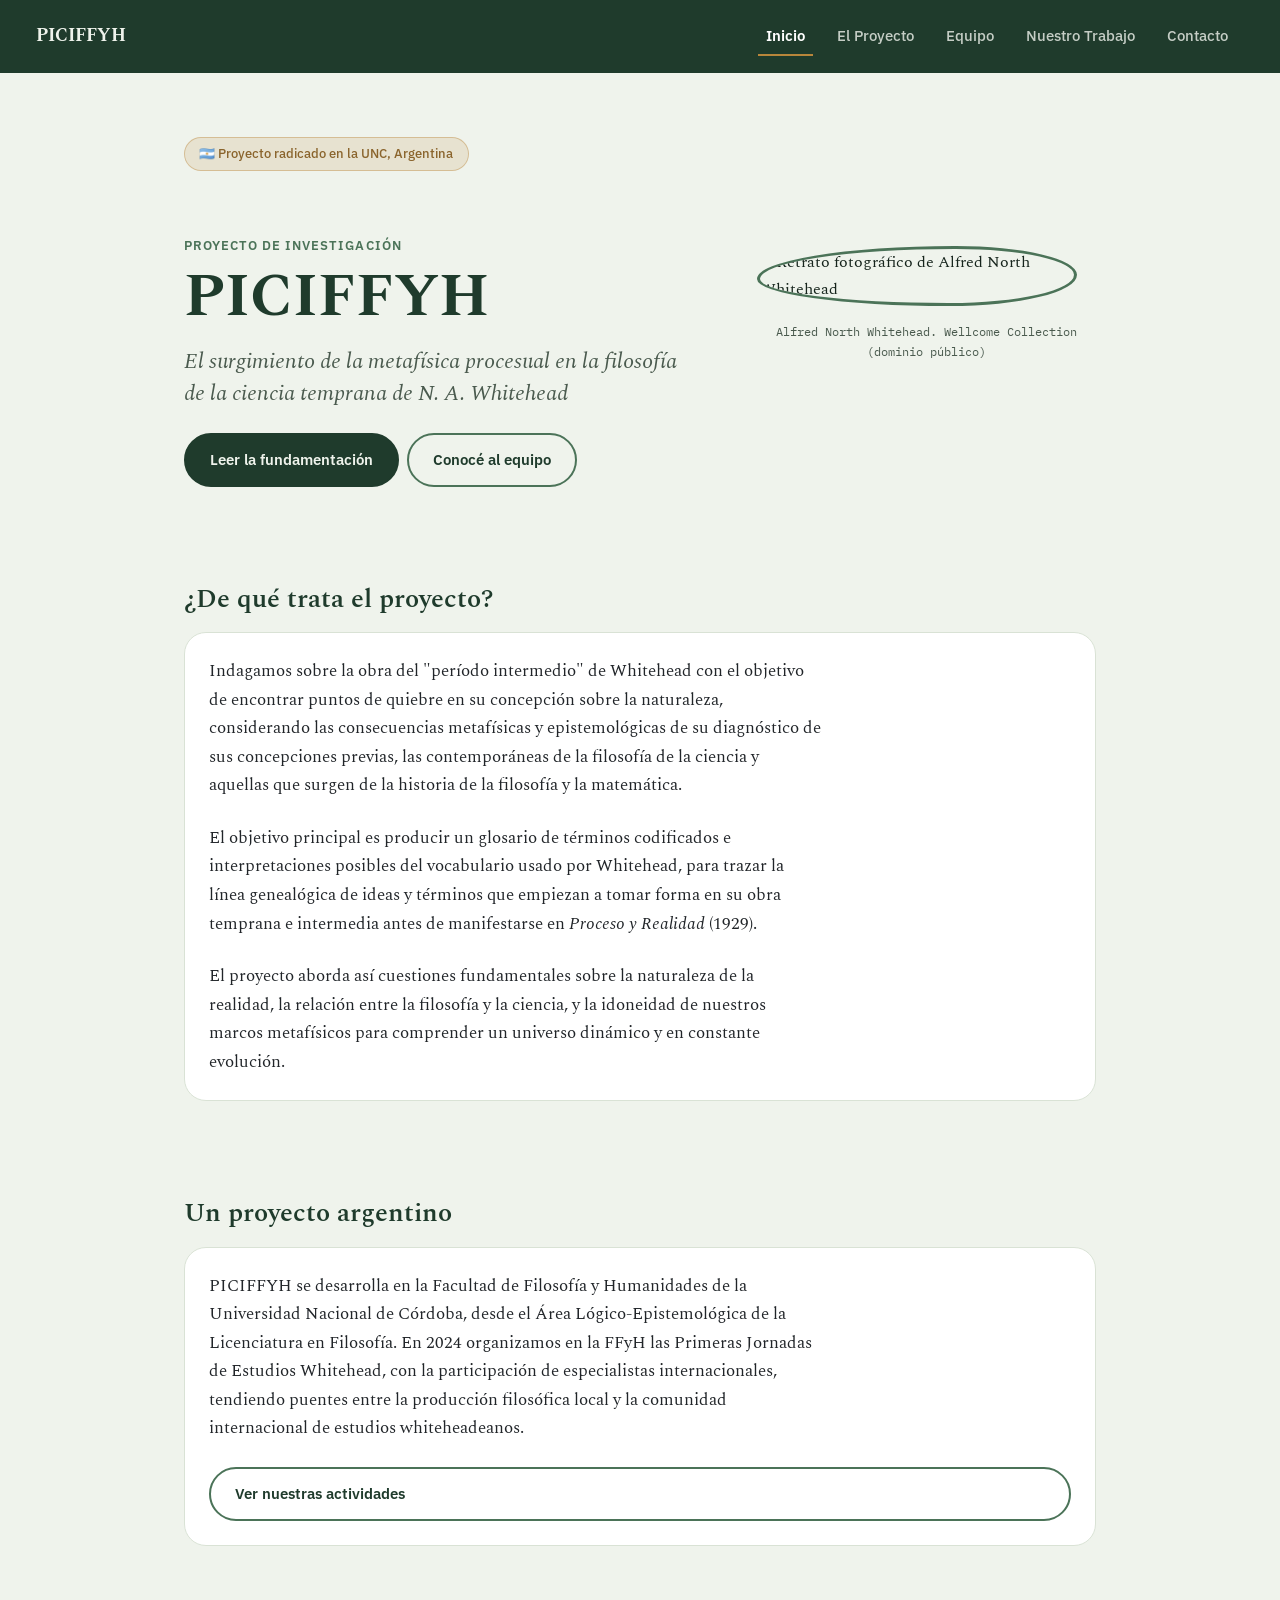
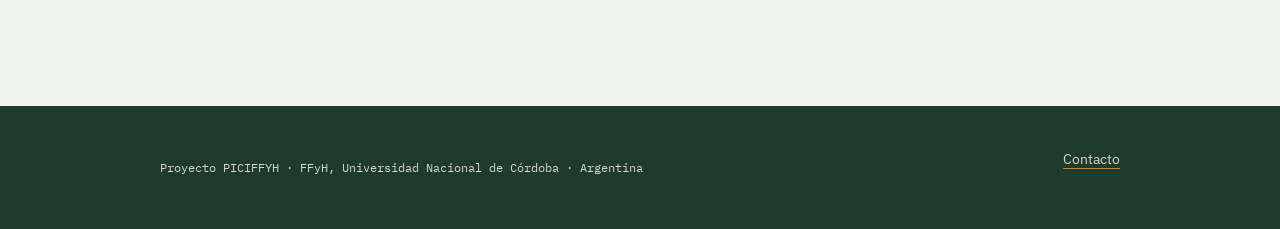
==== index.html @ a069745d "features: estructura inicial del sitio del Proyecto PICIFFYH" ====
<!DOCTYPE html>
<html lang="es">
<head>
    <meta charset="UTF-8">
    <meta name="viewport" content="width=device-width, initial-scale=1.0">
    <title>Proyecto PICIFFYH | Metafísica procesual en la obra temprana de Whitehead</title>
    <meta name="description" content="Proyecto de investigación de la UNC sobre el surgimiento de la metafísica procesual en la filosofía de la ciencia temprana de Alfred North Whitehead.">
    <meta name="keywords" content="Whitehead, metafísica procesual, filosofía de la ciencia, proceso y realidad, UNC, investigación argentina">
    <link rel="preconnect" href="https://fonts.googleapis.com">
    <link rel="preconnect" href="https://fonts.gstatic.com" crossorigin>
    <link href="https://fonts.googleapis.com/css2?family=Spectral:ital,wght@0,400;0,600;0,700;1,400&family=IBM+Plex+Sans:wght@400;500;600&family=IBM+Plex+Mono:wght@400;500&display=swap" rel="stylesheet">
    <link rel="stylesheet" href="https://cdn.jsdelivr.net/npm/bootstrap@5.3.3/dist/css/bootstrap.min.css">
    <link href="https://unpkg.com/aos@2.3.1/dist/aos.css" rel="stylesheet">
    <link rel="stylesheet" href="styles/styles.css">
</head>
<body>
    <header>
        <nav class="navbar navbar-expand-lg navbar-dark custom-navbar">
            <div class="container-fluid">
                <a class="navbar-brand" href="index.html">PICIFFYH</a>
                <button class="navbar-toggler" type="button" data-bs-toggle="collapse" data-bs-target="#navbarNav" aria-controls="navbarNav" aria-expanded="false" aria-label="Abrir menú de navegación">
                    <span class="navbar-toggler-icon"></span>
                </button>
                <div class="collapse navbar-collapse" id="navbarNav">
                    <ul class="navbar-nav ms-auto">
                        <li class="nav-item"><a class="nav-link active" aria-current="page" href="index.html">Inicio</a></li>
                        <li class="nav-item"><a class="nav-link" href="pages/proyecto.html">El Proyecto</a></li>
                        <li class="nav-item"><a class="nav-link" href="pages/equipo.html">Equipo</a></li>
                        <li class="nav-item"><a class="nav-link" href="pages/nuestro-trabajo.html">Nuestro Trabajo</a></li>
                        <li class="nav-item"><a class="nav-link" href="pages/contacto.html">Contacto</a></li>
                    </ul>
                </div>
            </div>
        </nav>
    </header>

    <main class="main-content">
        <section id="hero" class="section hero">
            <div class="hero-badge-slot">
                <span class="badge-pais">🇦🇷 Proyecto radicado en la UNC, Argentina</span>
            </div>

            <div class="hero-texto">
                <p class="eyebrow">Proyecto de investigación</p>
                <h1 class="hero-title">PICIFFYH</h1>
                <p class="hero-subtitle">El surgimiento de la metafísica procesual en la filosofía de la ciencia temprana de N. A. Whitehead</p>
                <div class="d-flex flex-wrap gap-2">
                    <a class="btn-proyecto" href="pages/proyecto.html">Leer la fundamentación</a>
                    <a class="btn-secundario" href="pages/equipo.html">Conocé al equipo</a>
                </div>
            </div>

            <figure class="hero-imagen" data-aos="fade-left">
                <img class="retrato" src="assets/images/alfred-north-whitehead-retrato.jpg" alt="Retrato fotográfico de Alfred North Whitehead">
                <figcaption class="retrato-caption credit">Alfred North Whitehead. Wellcome Collection (dominio público)</figcaption>
            </figure>
        </section>

        <section id="de-que-trata" class="section">
            <h2 class="section-subtitle">¿De qué trata el proyecto?</h2>
            <article class="card" data-aos="fade-up">
                <p class="body-text">Indagamos sobre la obra del "período intermedio" de Whitehead con el objetivo de encontrar puntos de quiebre en su concepción sobre la naturaleza, considerando las consecuencias metafísicas y epistemológicas de su diagnóstico de sus concepciones previas, las contemporáneas de la filosofía de la ciencia y aquellas que surgen de la historia de la filosofía y la matemática.</p>
                <p class="body-text">El objetivo principal es producir un glosario de términos codificados e interpretaciones posibles del vocabulario usado por Whitehead, para trazar la línea genealógica de ideas y términos que empiezan a tomar forma en su obra temprana e intermedia antes de manifestarse en <em>Proceso y Realidad</em> (1929).</p>
                <p class="body-text">El proyecto aborda así cuestiones fundamentales sobre la naturaleza de la realidad, la relación entre la filosofía y la ciencia, y la idoneidad de nuestros marcos metafísicos para comprender un universo dinámico y en constante evolución.</p>
            </article>
        </section>

        <section id="proyecto-argentino" class="section">
            <h2 class="section-subtitle">Un proyecto argentino</h2>
            <article class="card" data-aos="fade-up">
                <p class="body-text">PICIFFYH se desarrolla en la Facultad de Filosofía y Humanidades de la Universidad Nacional de Córdoba, desde el Área Lógico-Epistemológica de la Licenciatura en Filosofía. En 2024 organizamos en la FFyH las Primeras Jornadas de Estudios Whitehead, con la participación de especialistas internacionales, tendiendo puentes entre la producción filosófica local y la comunidad internacional de estudios whiteheadeanos.</p>
                <a class="btn-secundario" href="pages/nuestro-trabajo.html">Ver nuestras actividades</a>
            </article>
        </section>
    </main>

    <footer class="site-footer">
        <div class="footer-inner">
            <p class="footer-copy">Proyecto PICIFFYH &middot; FFyH, Universidad Nacional de Córdoba &middot; Argentina</p>
            <ul class="footer-links">
                <li><a class="footer-link" href="pages/contacto.html">Contacto</a></li>
            </ul>
        </div>
    </footer>

    <script src="https://cdn.jsdelivr.net/npm/bootstrap@5.3.3/dist/js/bootstrap.bundle.min.js"></script>
    <script src="https://unpkg.com/aos@2.3.1/dist/aos.js"></script>
    <script>
        AOS.init();
    </script>
</body>
</html>
---- styles/styles.css ----
.footer-link {
  transition: color 0.15s ease, border-color 0.15s ease;
}

.card, .team-card {
  transition: transform 0.2s ease, box-shadow 0.2s ease;
}
.card:hover, .team-card:hover {
  transform: translateY(-4px);
  box-shadow: 0 10px 24px rgba(31, 59, 44, 0.14);
}

.pull-quote {
  font-family: "Spectral", serif;
  font-style: italic;
  font-size: 1.25rem;
  color: #1F3B2C;
  border-left: 4px solid #B8863B;
  padding-left: 1.5rem;
  margin: 2.5rem 0;
  line-height: 1.5;
}

.badge-pais, .badge-rol, .badge-soon {
  display: inline-flex;
  align-items: center;
  gap: 0.35rem;
  font-family: "IBM Plex Sans", sans-serif;
  font-weight: 500;
  font-size: 0.8rem;
  padding: 0.3rem 0.9rem;
  border-radius: 999px;
}

@keyframes growIn {
  from {
    opacity: 0;
    transform: scale(0.92) translateY(12px);
  }
  to {
    opacity: 1;
    transform: scale(1) translateY(0);
  }
}
* {
  margin: 0;
  padding: 0;
  box-sizing: border-box;
}

html {
  scroll-behavior: smooth;
}

body {
  background-color: #EFF3EC;
  color: #16241C;
  font-family: "Spectral", serif;
  font-size: 1rem;
  line-height: 1.7;
  overflow-x: hidden;
}

img {
  max-width: 100%;
  height: auto;
  display: block;
}

ul,
ol {
  list-style: none;
}

a {
  color: inherit;
  text-decoration: none;
}

.eyebrow {
  font-family: "IBM Plex Sans", sans-serif;
  font-size: 0.8rem;
  font-weight: 600;
  letter-spacing: 0.08em;
  text-transform: uppercase;
  color: #4B7358;
  margin: 0 0 0.5rem;
}

.hero-title {
  font-family: "Spectral", serif;
  font-weight: 700;
  color: #1F3B2C;
  line-height: 1.1;
  margin: 0 0 1rem;
  font-size: clamp(2.4rem, 6vw, 3.75rem);
}

.hero-subtitle {
  font-family: "Spectral", serif;
  font-style: italic;
  font-weight: 400;
  color: #4A5A4E;
  line-height: 1.4;
  font-size: clamp(1.15rem, 2.4vw, 1.4rem);
  margin: 0 0 1.5rem;
  max-width: 46ch;
}

.section-title {
  font-family: "Spectral", serif;
  font-weight: 700;
  color: #1F3B2C;
  line-height: 1.2;
  margin: 0 0 1.5rem;
  font-size: clamp(1.9rem, 4vw, 2.5rem);
}

.section-subtitle {
  font-family: "Spectral", serif;
  font-weight: 600;
  color: #1F3B2C;
  line-height: 1.3;
  margin: 2.5rem 0 1rem;
  font-size: clamp(1.3rem, 2.6vw, 1.6rem);
}
.section-subtitle:first-child {
  margin-top: 0;
}

.card-title {
  font-family: "Spectral", serif;
  font-weight: 600;
  color: #1F3B2C;
  font-size: 1.2rem;
  margin: 0 0 0.5rem;
}

.lead {
  font-family: "Spectral", serif;
  font-size: 1.2rem;
  color: #16241C;
  max-width: 62ch;
  margin: 0 0 1.5rem;
}

.body-text {
  font-family: "Spectral", serif;
  font-size: 1.05rem;
  max-width: 68ch;
  margin: 0 0 1.5rem;
}
.body-text:last-child {
  margin-bottom: 0;
}

.credit {
  font-family: "IBM Plex Mono", monospace;
  font-size: 0.75rem;
  color: #4A5A4E;
}

.custom-navbar {
  background-color: #1F3B2C;
  padding: 1rem 1.5rem;
}
.custom-navbar .navbar-brand {
  font-family: "Spectral", serif;
  font-weight: 700;
  font-size: 1.15rem;
  color: #EFF3EC;
}
.custom-navbar .navbar-toggler {
  border: 1px solid rgba(239, 243, 236, 0.4);
  border-radius: 8px;
}
.custom-navbar .navbar-toggler:focus {
  box-shadow: 0 0 0 3px rgba(184, 134, 59, 0.4);
}

.nav-link {
  font-family: "IBM Plex Sans", sans-serif;
  font-weight: 500;
  font-size: 0.95rem;
  color: rgba(239, 243, 236, 0.8);
  padding: 0.35rem 0.15rem;
  margin: 0 0.5rem;
  border-bottom: 2px solid transparent;
  transition: color 0.15s ease, border-color 0.15s ease;
}
.nav-link:hover, .nav-link:focus-visible {
  color: #EFF3EC;
  border-bottom-color: #B8863B;
}
.nav-link.active {
  color: #EFF3EC;
  border-bottom-color: #B8863B;
  font-weight: 600;
}

.site-footer {
  background-color: #1F3B2C;
  color: rgba(239, 243, 236, 0.85);
  padding: 2.5rem 1.5rem;
  margin-top: 6rem;
}
.site-footer .footer-inner {
  max-width: 960px;
  margin: 0 auto;
  display: flex;
  flex-wrap: wrap;
  justify-content: space-between;
  align-items: center;
  gap: 1rem;
}

.footer-copy {
  font-family: "IBM Plex Mono", monospace;
  font-size: 0.78rem;
  margin: 0;
}

.footer-links {
  display: flex;
  gap: 1.5rem;
}

.footer-link {
  font-family: "IBM Plex Sans", sans-serif;
  font-size: 0.85rem;
  border-bottom: 1px solid #B8863B;
}
.footer-link:hover {
  color: #B8863B;
}

.main-content {
  max-width: 960px;
  margin: 0 auto;
  padding: 4rem 1.5rem;
  display: flex;
  flex-direction: column;
  gap: 6rem;
}

.section {
  display: flex;
  flex-direction: column;
}

.hero {
  display: grid;
  grid-template-areas: "badge" "texto" "imagen";
  gap: 1.5rem;
  align-items: center;
}
@media (min-width: 1024px) {
  .hero {
    grid-template-columns: 3fr 2fr;
    grid-template-areas: "badge  imagen" "texto  imagen";
    gap: 4rem;
  }
}

.hero-badge-slot {
  grid-area: badge;
}

.hero-texto {
  grid-area: texto;
}

.hero-imagen {
  grid-area: imagen;
  justify-self: center;
}
@media (min-width: 1024px) {
  .hero-imagen {
    justify-self: end;
  }
}

.team-grid {
  display: grid;
  grid-template-columns: 1fr;
  gap: 1.5rem;
}
@media (min-width: 768px) {
  .team-grid {
    grid-template-columns: 1fr 1fr;
  }
}
@media (min-width: 1024px) {
  .team-grid {
    grid-template-columns: repeat(3, 1fr);
  }
}

.work-grid {
  display: grid;
  grid-template-columns: 1fr;
  gap: 1.5rem;
}
@media (min-width: 768px) {
  .work-grid {
    grid-template-columns: 1fr 1fr;
  }
}

.card {
  background-color: #FFFFFF;
  border: 1px solid #D9E2D5;
  border-radius: 22px;
  padding: 1.5rem;
}

.team-card {
  background-color: #FFFFFF;
  border: 1px solid #D9E2D5;
  border-radius: 14px;
  padding: 1.5rem;
  display: flex;
  flex-direction: column;
  gap: 0.5rem;
  border-top: 4px solid #4B7358;
}

.work-card {
  background-color: #FFFFFF;
  border: 1px solid #D9E2D5;
  border-radius: 14px;
  padding: 1.5rem;
  display: flex;
  flex-direction: column;
  gap: 1rem;
}
.work-card--soon {
  border: 1px dashed #4B7358;
  background-color: transparent;
}

.badge-pais {
  background-color: rgba(184, 134, 59, 0.15);
  color: rgb(53.9840232389%, 39.3144517066%, 17.3100944081%);
  border: 1px solid rgba(184, 134, 59, 0.4);
}

.badge-rol {
  background-color: rgba(75, 115, 88, 0.14);
  color: #1F3B2C;
}
.badge-rol--director {
  background-color: rgba(184, 134, 59, 0.18);
  color: rgb(50.9552166546%, 37.1086903897%, 16.3389009925%);
}

.badge-soon {
  background-color: transparent;
  border: 1px dashed #4B7358;
  color: #4B7358;
}

.btn-proyecto {
  display: inline-flex;
  align-items: center;
  gap: 0.5rem;
  font-family: "IBM Plex Sans", sans-serif;
  font-weight: 600;
  font-size: 0.95rem;
  background-color: #1F3B2C;
  color: #EFF3EC;
  padding: 0.75rem 1.5rem;
  border-radius: 999px;
  border: 2px solid #1F3B2C;
  transition: background-color 0.2s ease, color 0.2s ease, transform 0.2s ease;
}
.btn-proyecto:hover {
  background-color: transparent;
  color: #1F3B2C;
  transform: translateY(-2px);
}

.btn-secundario {
  display: inline-flex;
  align-items: center;
  gap: 0.5rem;
  font-family: "IBM Plex Sans", sans-serif;
  font-weight: 600;
  font-size: 0.95rem;
  background-color: transparent;
  color: #1F3B2C;
  padding: 0.75rem 1.5rem;
  border-radius: 999px;
  border: 2px solid #4B7358;
  transition: background-color 0.2s ease, color 0.2s ease;
}
.btn-secundario:hover {
  background-color: #4B7358;
  color: #EFF3EC;
}

.retrato {
  overflow: hidden;
  border-radius: 62% 38% 40% 60%/55% 48% 52% 45%;
  width: 260px;
  max-width: 70vw;
  border: 3px solid #4B7358;
  animation: growIn 0.8s ease both;
}
@media (min-width: 1024px) {
  .retrato {
    width: 320px;
    max-width: 100%;
  }
}

.retrato-caption {
  text-align: center;
  margin-top: 1rem;
}

.retrato-flip {
  overflow: hidden;
  border-radius: 42% 58% 61% 39%/46% 40% 60% 54%;
}

.timeline {
  display: flex;
  flex-direction: column;
  gap: 1.5rem;
  border-left: 3px solid #4B7358;
  padding-left: 1.5rem;
}

.timeline-item {
  position: relative;
}
.timeline-item::before {
  content: "";
  position: absolute;
  left: calc(-1.5rem - 7px);
  top: 0.35rem;
  width: 12px;
  height: 12px;
  border-radius: 50%;
  background-color: #B8863B;
  border: 2px solid #EFF3EC;
}

.timeline-year {
  font-family: "IBM Plex Mono", monospace;
  font-size: 0.8rem;
  color: #4B7358;
  display: block;
  margin-bottom: 0.25rem;
}
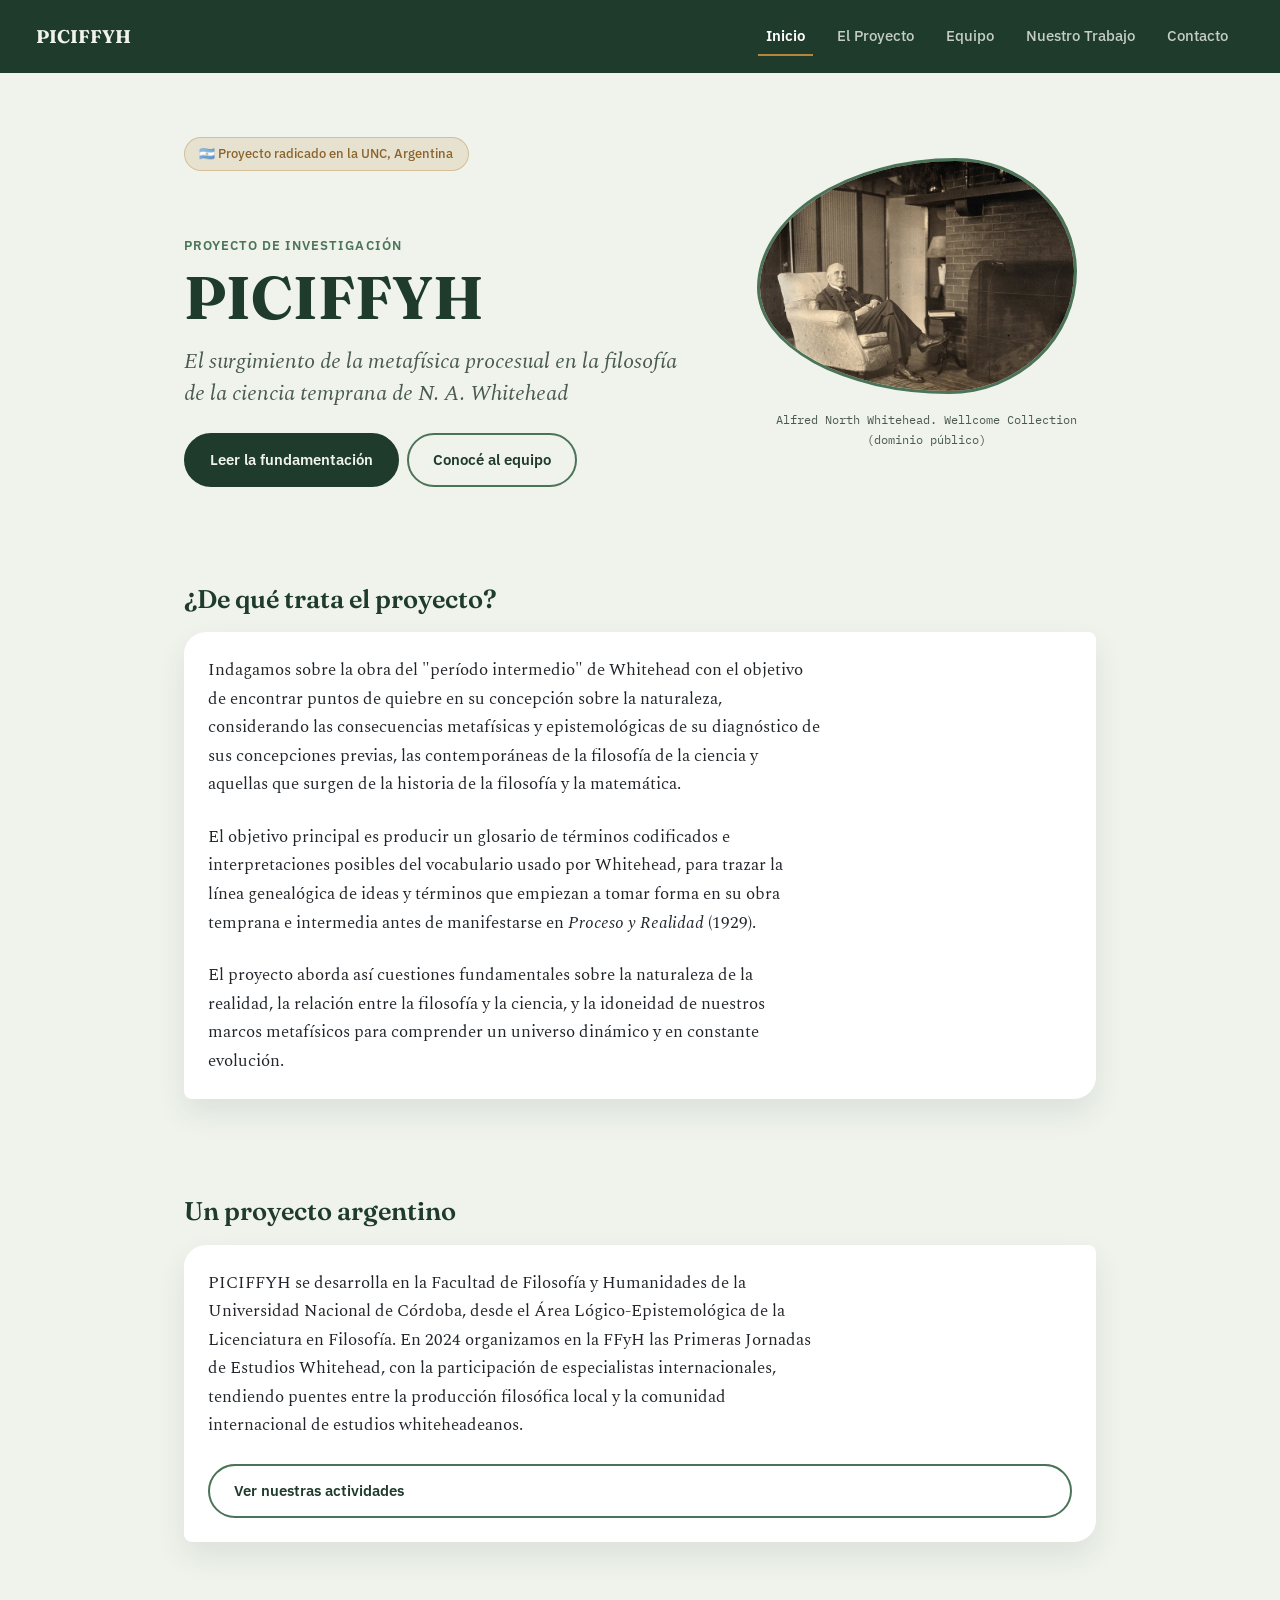
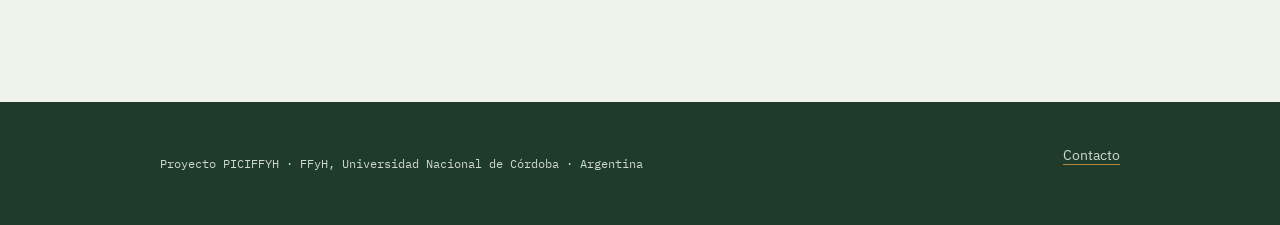
==== commit 4c39cc2a: "fix: corregir ruta de imagen y cambio en el estilo de las tarjetas y tipografia" ====
--- a/index.html
+++ b/index.html
@@ -8,7 +8,7 @@
     <meta name="keywords" content="Whitehead, metafísica procesual, filosofía de la ciencia, proceso y realidad, UNC, investigación argentina">
     <link rel="preconnect" href="https://fonts.googleapis.com">
     <link rel="preconnect" href="https://fonts.gstatic.com" crossorigin>
-    <link href="https://fonts.googleapis.com/css2?family=Spectral:ital,wght@0,400;0,600;0,700;1,400&family=IBM+Plex+Sans:wght@400;500;600&family=IBM+Plex+Mono:wght@400;500&display=swap" rel="stylesheet">
+    <link href="https://fonts.googleapis.com/css2?family=Fraunces:opsz,wght@9..144,400;9..144,600;9..144,700&family=Spectral:ital,wght@0,400;0,600;1,400&family=IBM+Plex+Sans:wght@400;500;600&family=IBM+Plex+Mono:wght@400;500&display=swap" rel="stylesheet">
     <link rel="stylesheet" href="https://cdn.jsdelivr.net/npm/bootstrap@5.3.3/dist/css/bootstrap.min.css">
     <link href="https://unpkg.com/aos@2.3.1/dist/aos.css" rel="stylesheet">
     <link rel="stylesheet" href="styles/styles.css">
--- a/styles/styles.css
+++ b/styles/styles.css
@@ -88,7 +88,7 @@
 }
 
 .hero-title {
-  font-family: "Spectral", serif;
+  font-family: "Fraunces", serif;
   font-weight: 700;
   color: #1F3B2C;
   line-height: 1.1;
@@ -108,7 +108,7 @@
 }
 
 .section-title {
-  font-family: "Spectral", serif;
+  font-family: "Fraunces", serif;
   font-weight: 700;
   color: #1F3B2C;
   line-height: 1.2;
@@ -117,7 +117,7 @@
 }
 
 .section-subtitle {
-  font-family: "Spectral", serif;
+  font-family: "Fraunces", serif;
   font-weight: 600;
   color: #1F3B2C;
   line-height: 1.3;
@@ -129,7 +129,7 @@
 }
 
 .card-title {
-  font-family: "Spectral", serif;
+  font-family: "Fraunces", serif;
   font-weight: 600;
   color: #1F3B2C;
   font-size: 1.2rem;
@@ -165,7 +165,7 @@
   padding: 1rem 1.5rem;
 }
 .custom-navbar .navbar-brand {
-  font-family: "Spectral", serif;
+  font-family: "Fraunces", serif;
   font-weight: 700;
   font-size: 1.15rem;
   color: #EFF3EC;
@@ -312,6 +312,9 @@
   border: 1px solid #D9E2D5;
   border-radius: 22px;
   padding: 1.5rem;
+  box-shadow: 0 14px 30px rgba(31, 59, 44, 0.09);
+  border-radius: 22px 8px 22px 8px;
+  border: none;
 }
 
 .team-card {
@@ -319,10 +322,16 @@
   border: 1px solid #D9E2D5;
   border-radius: 14px;
   padding: 1.5rem;
+  box-shadow: 0 14px 30px rgba(31, 59, 44, 0.09);
+  border-radius: 22px 8px 22px 8px;
   display: flex;
   flex-direction: column;
   gap: 0.5rem;
-  border-top: 4px solid #4B7358;
+  border: none;
+}
+.team-card:nth-child(even) {
+  box-shadow: 0 14px 30px rgba(31, 59, 44, 0.09);
+  border-radius: 8px 22px 8px 22px;
 }
 
 .work-card {
@@ -330,13 +339,21 @@
   border: 1px solid #D9E2D5;
   border-radius: 14px;
   padding: 1.5rem;
+  box-shadow: 0 14px 30px rgba(31, 59, 44, 0.09);
+  border-radius: 22px 8px 22px 8px;
   display: flex;
   flex-direction: column;
   gap: 1rem;
+  border: none;
+}
+.work-card:nth-child(even) {
+  box-shadow: 0 14px 30px rgba(31, 59, 44, 0.09);
+  border-radius: 8px 22px 8px 22px;
 }
 .work-card--soon {
   border: 1px dashed #4B7358;
   background-color: transparent;
+  box-shadow: none;
 }
 
 .badge-pais {
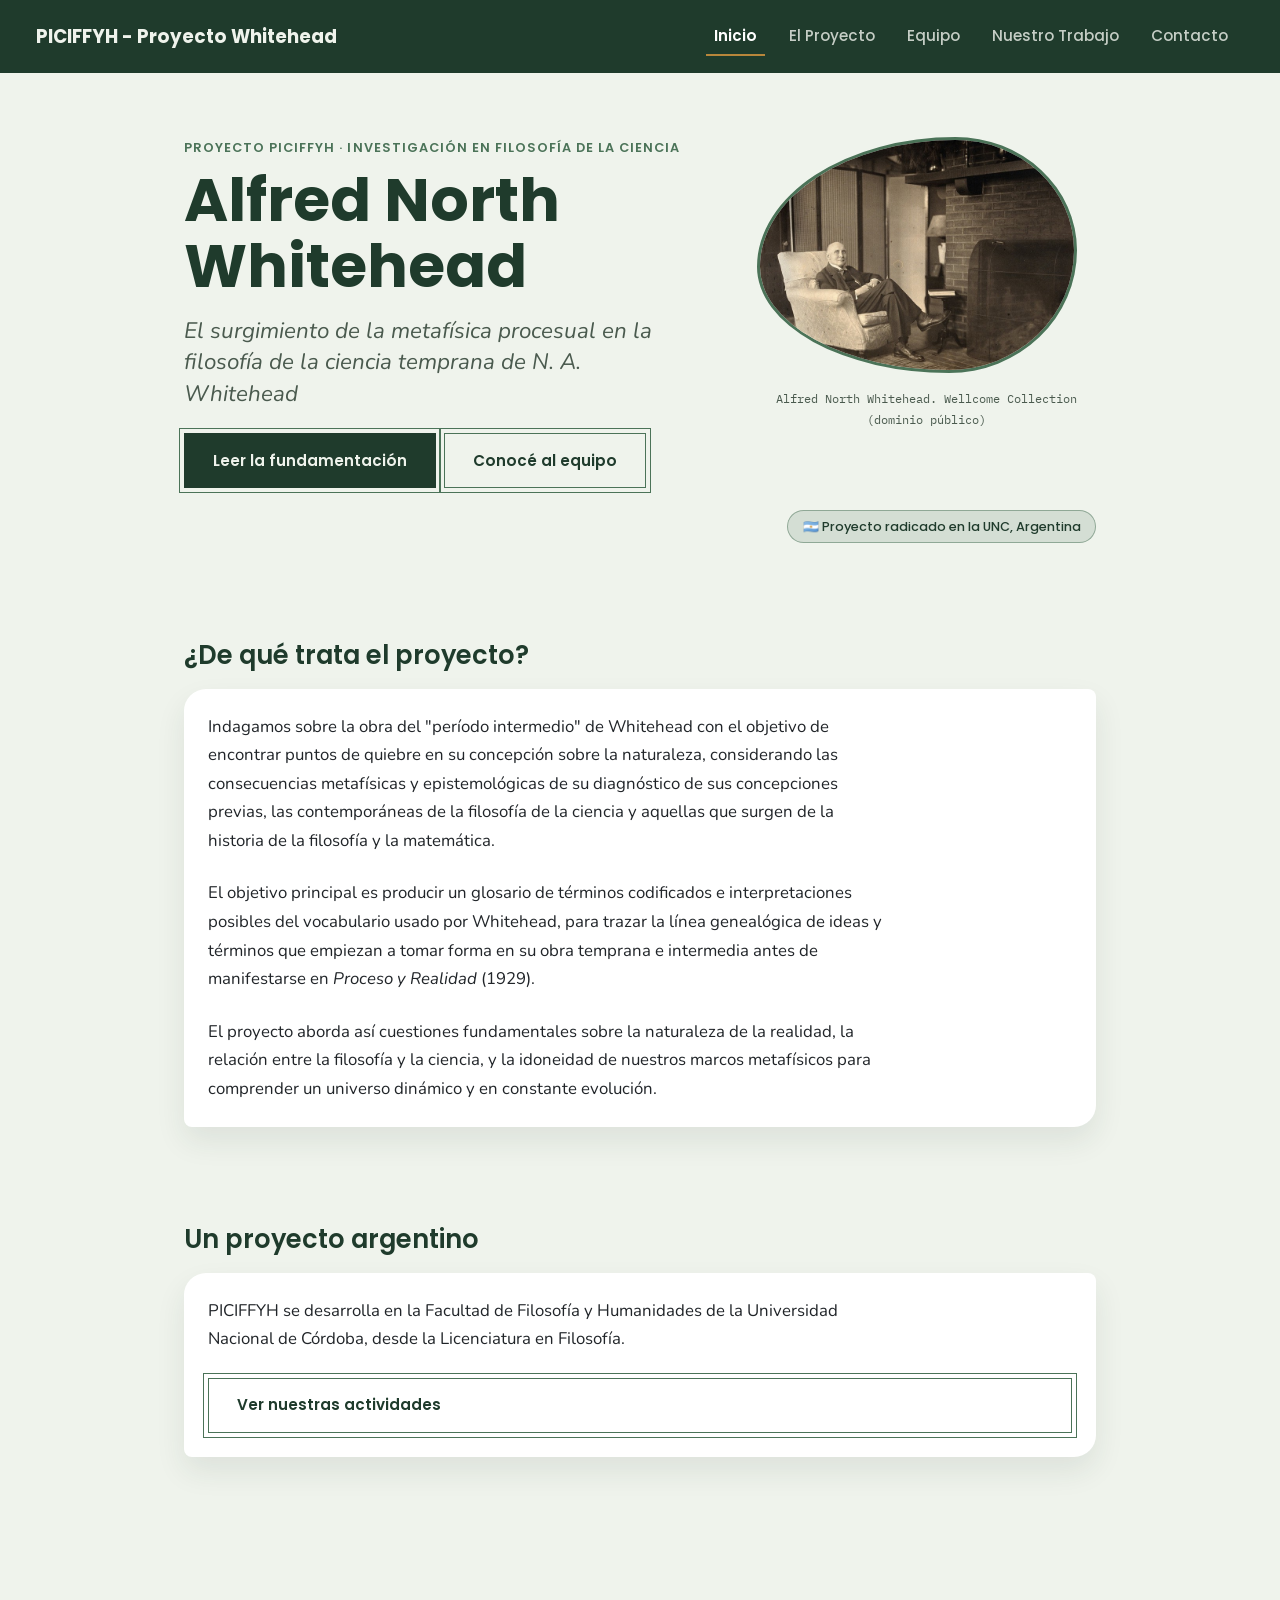
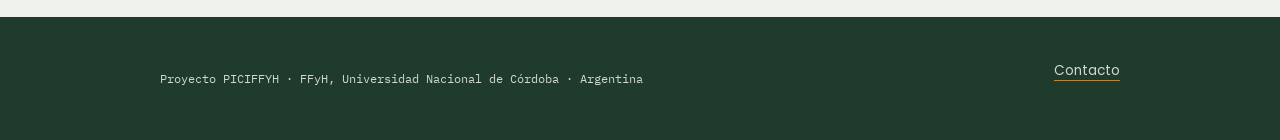
==== commit 7c33f891: "fix: corregir ruta de imagen y rediseno de tarjetas y tipografia" ====
--- a/index.html
+++ b/index.html
@@ -8,7 +8,7 @@
     <meta name="keywords" content="Whitehead, metafísica procesual, filosofía de la ciencia, proceso y realidad, UNC, investigación argentina">
     <link rel="preconnect" href="https://fonts.googleapis.com">
     <link rel="preconnect" href="https://fonts.gstatic.com" crossorigin>
-    <link href="https://fonts.googleapis.com/css2?family=Fraunces:opsz,wght@9..144,400;9..144,600;9..144,700&family=Spectral:ital,wght@0,400;0,600;1,400&family=IBM+Plex+Sans:wght@400;500;600&family=IBM+Plex+Mono:wght@400;500&display=swap" rel="stylesheet">
+    <link href="https://fonts.googleapis.com/css2?family=Poppins:wght@400;500;600;700&family=Nunito:ital,wght@0,400;0,600;0,700;1,400&family=IBM+Plex+Mono:wght@400;500&display=swap" rel="stylesheet">
     <link rel="stylesheet" href="https://cdn.jsdelivr.net/npm/bootstrap@5.3.3/dist/css/bootstrap.min.css">
     <link href="https://unpkg.com/aos@2.3.1/dist/aos.css" rel="stylesheet">
     <link rel="stylesheet" href="styles/styles.css">
@@ -17,7 +17,7 @@
     <header>
         <nav class="navbar navbar-expand-lg navbar-dark custom-navbar">
             <div class="container-fluid">
-                <a class="navbar-brand" href="index.html">PICIFFYH</a>
+                <a class="navbar-brand" href="index.html">PICIFFYH - Proyecto Whitehead</a>
                 <button class="navbar-toggler" type="button" data-bs-toggle="collapse" data-bs-target="#navbarNav" aria-controls="navbarNav" aria-expanded="false" aria-label="Abrir menú de navegación">
                     <span class="navbar-toggler-icon"></span>
                 </button>
@@ -36,13 +36,9 @@
 
     <main class="main-content">
         <section id="hero" class="section hero">
-            <div class="hero-badge-slot">
-                <span class="badge-pais">🇦🇷 Proyecto radicado en la UNC, Argentina</span>
-            </div>
-
             <div class="hero-texto">
-                <p class="eyebrow">Proyecto de investigación</p>
-                <h1 class="hero-title">PICIFFYH</h1>
+                <p class="eyebrow">Proyecto PICIFFYH · Investigación en filosofía de la ciencia</p>
+                <h1 class="hero-title">Alfred North Whitehead</h1>
                 <p class="hero-subtitle">El surgimiento de la metafísica procesual en la filosofía de la ciencia temprana de N. A. Whitehead</p>
                 <div class="d-flex flex-wrap gap-2">
                     <a class="btn-proyecto" href="pages/proyecto.html">Leer la fundamentación</a>
@@ -54,6 +50,10 @@
                 <img class="retrato" src="assets/images/alfred-north-whitehead-retrato.jpg" alt="Retrato fotográfico de Alfred North Whitehead">
                 <figcaption class="retrato-caption credit">Alfred North Whitehead. Wellcome Collection (dominio público)</figcaption>
             </figure>
+
+            <div class="hero-badge-slot">
+                <span class="badge-pais">🇦🇷 Proyecto radicado en la UNC, Argentina</span>
+            </div>
         </section>
 
         <section id="de-que-trata" class="section">
@@ -68,7 +68,7 @@
         <section id="proyecto-argentino" class="section">
             <h2 class="section-subtitle">Un proyecto argentino</h2>
             <article class="card" data-aos="fade-up">
-                <p class="body-text">PICIFFYH se desarrolla en la Facultad de Filosofía y Humanidades de la Universidad Nacional de Córdoba, desde el Área Lógico-Epistemológica de la Licenciatura en Filosofía. En 2024 organizamos en la FFyH las Primeras Jornadas de Estudios Whitehead, con la participación de especialistas internacionales, tendiendo puentes entre la producción filosófica local y la comunidad internacional de estudios whiteheadeanos.</p>
+                <p class="body-text">PICIFFYH se desarrolla en la Facultad de Filosofía y Humanidades de la Universidad Nacional de Córdoba, desde la Licenciatura en Filosofía.</p>
                 <a class="btn-secundario" href="pages/nuestro-trabajo.html">Ver nuestras actividades</a>
             </article>
         </section>
--- a/styles/styles.css
+++ b/styles/styles.css
@@ -11,7 +11,7 @@
 }
 
 .pull-quote {
-  font-family: "Spectral", serif;
+  font-family: "Nunito", sans-serif;
   font-style: italic;
   font-size: 1.25rem;
   color: #1F3B2C;
@@ -25,7 +25,7 @@
   display: inline-flex;
   align-items: center;
   gap: 0.35rem;
-  font-family: "IBM Plex Sans", sans-serif;
+  font-family: "Poppins", sans-serif;
   font-weight: 500;
   font-size: 0.8rem;
   padding: 0.3rem 0.9rem;
@@ -55,7 +55,7 @@
 body {
   background-color: #EFF3EC;
   color: #16241C;
-  font-family: "Spectral", serif;
+  font-family: "Nunito", sans-serif;
   font-size: 1rem;
   line-height: 1.7;
   overflow-x: hidden;
@@ -78,7 +78,7 @@
 }
 
 .eyebrow {
-  font-family: "IBM Plex Sans", sans-serif;
+  font-family: "Poppins", sans-serif;
   font-size: 0.8rem;
   font-weight: 600;
   letter-spacing: 0.08em;
@@ -88,7 +88,7 @@
 }
 
 .hero-title {
-  font-family: "Fraunces", serif;
+  font-family: "Poppins", sans-serif;
   font-weight: 700;
   color: #1F3B2C;
   line-height: 1.1;
@@ -97,7 +97,7 @@
 }
 
 .hero-subtitle {
-  font-family: "Spectral", serif;
+  font-family: "Nunito", sans-serif;
   font-style: italic;
   font-weight: 400;
   color: #4A5A4E;
@@ -108,7 +108,7 @@
 }
 
 .section-title {
-  font-family: "Fraunces", serif;
+  font-family: "Poppins", sans-serif;
   font-weight: 700;
   color: #1F3B2C;
   line-height: 1.2;
@@ -117,7 +117,7 @@
 }
 
 .section-subtitle {
-  font-family: "Fraunces", serif;
+  font-family: "Poppins", sans-serif;
   font-weight: 600;
   color: #1F3B2C;
   line-height: 1.3;
@@ -129,7 +129,7 @@
 }
 
 .card-title {
-  font-family: "Fraunces", serif;
+  font-family: "Poppins", sans-serif;
   font-weight: 600;
   color: #1F3B2C;
   font-size: 1.2rem;
@@ -137,7 +137,7 @@
 }
 
 .lead {
-  font-family: "Spectral", serif;
+  font-family: "Nunito", sans-serif;
   font-size: 1.2rem;
   color: #16241C;
   max-width: 62ch;
@@ -145,7 +145,7 @@
 }
 
 .body-text {
-  font-family: "Spectral", serif;
+  font-family: "Nunito", sans-serif;
   font-size: 1.05rem;
   max-width: 68ch;
   margin: 0 0 1.5rem;
@@ -165,7 +165,7 @@
   padding: 1rem 1.5rem;
 }
 .custom-navbar .navbar-brand {
-  font-family: "Fraunces", serif;
+  font-family: "Poppins", sans-serif;
   font-weight: 700;
   font-size: 1.15rem;
   color: #EFF3EC;
@@ -179,7 +179,7 @@
 }
 
 .nav-link {
-  font-family: "IBM Plex Sans", sans-serif;
+  font-family: "Poppins", sans-serif;
   font-weight: 500;
   font-size: 0.95rem;
   color: rgba(239, 243, 236, 0.8);
@@ -226,7 +226,7 @@
 }
 
 .footer-link {
-  font-family: "IBM Plex Sans", sans-serif;
+  font-family: "Poppins", sans-serif;
   font-size: 0.85rem;
   border-bottom: 1px solid #B8863B;
 }
@@ -250,20 +250,26 @@
 
 .hero {
   display: grid;
-  grid-template-areas: "badge" "texto" "imagen";
+  grid-template-areas: "texto" "imagen" "badge";
   gap: 1.5rem;
-  align-items: center;
+  align-items: start;
 }
 @media (min-width: 1024px) {
   .hero {
     grid-template-columns: 3fr 2fr;
-    grid-template-areas: "badge  imagen" "texto  imagen";
+    grid-template-areas: "texto imagen" "texto badge";
     gap: 4rem;
   }
 }
 
 .hero-badge-slot {
   grid-area: badge;
+  justify-self: center;
+}
+@media (min-width: 1024px) {
+  .hero-badge-slot {
+    justify-self: end;
+  }
 }
 
 .hero-texto {
@@ -357,9 +363,9 @@
 }
 
 .badge-pais {
-  background-color: rgba(184, 134, 59, 0.15);
-  color: rgb(53.9840232389%, 39.3144517066%, 17.3100944081%);
-  border: 1px solid rgba(184, 134, 59, 0.4);
+  background-color: rgba(75, 115, 88, 0.16);
+  color: #1F3B2C;
+  border: 1px solid rgba(75, 115, 88, 0.5);
 }
 
 .badge-rol {
@@ -381,39 +387,44 @@
   display: inline-flex;
   align-items: center;
   gap: 0.5rem;
-  font-family: "IBM Plex Sans", sans-serif;
+  font-family: "Poppins", sans-serif;
   font-weight: 600;
   font-size: 0.95rem;
   background-color: #1F3B2C;
   color: #EFF3EC;
-  padding: 0.75rem 1.5rem;
-  border-radius: 999px;
-  border: 2px solid #1F3B2C;
-  transition: background-color 0.2s ease, color 0.2s ease, transform 0.2s ease;
+  padding: 0.85rem 1.75rem;
+  border-radius: 0;
+  border: 1px solid #1F3B2C;
+  outline: 1px solid #4B7358;
+  outline-offset: 4px;
+  transition: background-color 0.2s ease, color 0.2s ease, outline-color 0.2s ease;
 }
 .btn-proyecto:hover {
   background-color: transparent;
   color: #1F3B2C;
-  transform: translateY(-2px);
+  outline-color: #1F3B2C;
 }
 
 .btn-secundario {
   display: inline-flex;
   align-items: center;
   gap: 0.5rem;
-  font-family: "IBM Plex Sans", sans-serif;
+  font-family: "Poppins", sans-serif;
   font-weight: 600;
   font-size: 0.95rem;
   background-color: transparent;
   color: #1F3B2C;
-  padding: 0.75rem 1.5rem;
-  border-radius: 999px;
-  border: 2px solid #4B7358;
-  transition: background-color 0.2s ease, color 0.2s ease;
+  padding: 0.85rem 1.75rem;
+  border-radius: 0;
+  border: 1px solid #4B7358;
+  outline: 1px solid #4B7358;
+  outline-offset: 4px;
+  transition: background-color 0.2s ease, color 0.2s ease, outline-color 0.2s ease;
 }
 .btn-secundario:hover {
   background-color: #4B7358;
   color: #EFF3EC;
+  outline-color: #1F3B2C;
 }
 
 .retrato {
